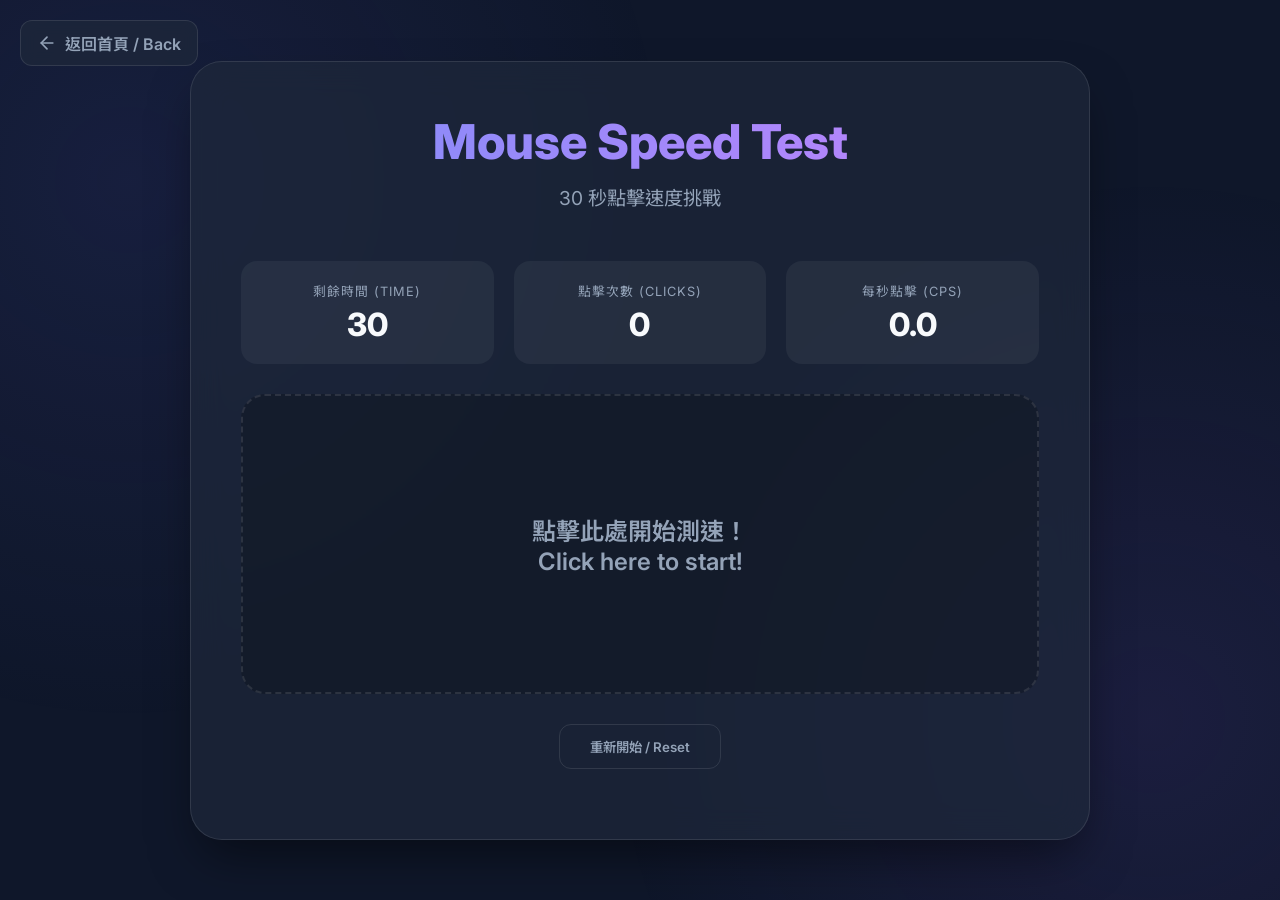
==== mousetest.html @ 847e80d7 "Add files via upload" ====
<!DOCTYPE html>
<html lang="zh-TW">
<head>
    <meta charset="UTF-8">
    <meta name="viewport" content="width=device-width, initial-scale=1.0">
    <title>Mouse Speed Test | Tool Hub</title>
    <link rel="preconnect" href="https://fonts.googleapis.com">
    <link rel="preconnect" href="https://fonts.gstatic.com" crossorigin>
    <link href="https://fonts.googleapis.com/css2?family=Inter:wght@400;600;800&family=Noto+Sans+TC:wght@400;700&display=swap" rel="stylesheet">
    <link rel="stylesheet" href="index.css">
</head>
<body>
    <nav class="top-nav">
        <a href="index.html" class="back-link">
            <svg viewBox="0 0 24 24" fill="none" stroke="currentColor" stroke-width="2" stroke-linecap="round" stroke-linejoin="round" width="20" height="20"><line x1="19" y1="12" x2="5" y2="12"></line><polyline points="12 19 5 12 12 5"></polyline></svg>
            返回首頁 / Back
        </a>
    </nav>

    <div class="container">
        <header>
            <h1>Mouse Speed Test</h1>
            <p class="subtitle">30 秒點擊速度挑戰</p>
        </header>

        <div class="stats-grid">
            <div class="stat-box">
                <div class="stat-label">剩餘時間 (Time)</div>
                <div class="stat-value" id="timer">30</div>
            </div>
            <div class="stat-box">
                <div class="stat-label">點擊次數 (Clicks)</div>
                <div class="stat-value" id="clickCount">0</div>
            </div>
            <div class="stat-box">
                <div class="stat-label">每秒點擊 (CPS)</div>
                <div class="stat-value" id="cpsValue">0.0</div>
            </div>
        </div>

        <div class="test-area" id="testArea">
            <div class="click-prompt" id="promptText">點擊此處開始測速！<br>Click here to start!</div>
        </div>

        <div class="actions">
            <button class="btn-secondary" id="resetBtn">重新開始 / Reset</button>
            <div class="status" id="resultLabel"></div>
        </div>
    </div>

    <script src="mouse.js"></script>
</body>
</html>
---- index.css ----
:root {
    --primary: #6366f1;
    --primary-hover: #4f46e5;
    --bg-dark: #0f172a;
    --text-main: #f8fafc;
    --text-dim: #94a3b8;
    --glass-bg: rgba(30, 41, 59, 0.7);
    --glass-border: rgba(255, 255, 255, 0.1);
    --accent-glow: rgba(99, 102, 241, 0.3);
    --card-bg: rgba(255, 255, 255, 0.03);
}

* {
    margin: 0;
    padding: 0;
    box-sizing: border-box;
    font-family: 'Inter', 'Noto Sans TC', system-ui, -apple-system, sans-serif;
}

body {
    background-color: var(--bg-dark);
    color: var(--text-main);
    min-height: 100vh;
    display: flex;
    flex-direction: column;
    align-items: center;
    justify-content: center;
    position: relative;
    padding: 20px;
}

body::before {
    content: '';
    position: fixed;
    top: 0;
    left: 0;
    width: 100%;
    height: 100%;
    background: 
        radial-gradient(circle at 10% 20%, rgba(99, 102, 241, 0.1) 0%, transparent 40%),
        radial-gradient(circle at 90% 80%, rgba(139, 92, 246, 0.1) 0%, transparent 40%);
    z-index: -1;
}

/* Navigation */
.top-nav {
    position: fixed;
    top: 20px;
    left: 20px;
    z-index: 100;
}

.back-link {
    display: flex;
    align-items: center;
    gap: 8px;
    color: var(--text-dim);
    text-decoration: none;
    font-weight: 600;
    padding: 10px 16px;
    background: var(--glass-bg);
    border: 1px solid var(--glass-border);
    border-radius: 12px;
    transition: all 0.3s ease;
    backdrop-filter: blur(8px);
}

.back-link:hover {
    color: var(--text-main);
    background: rgba(255, 255, 255, 0.1);
    transform: translateX(-4px);
}

/* Container & Layout */
.container {
    width: 100%;
    max-width: 900px;
    background: var(--glass-bg);
    backdrop-filter: blur(16px);
    -webkit-backdrop-filter: blur(16px);
    border: 1px solid var(--glass-border);
    border-radius: 32px;
    padding: 50px;
    box-shadow: 0 25px 50px -12px rgba(0, 0, 0, 0.5);
    animation: fadeIn 0.8s cubic-bezier(0.16, 1, 0.3, 1);
}

@keyframes fadeIn {
    from { opacity: 0; transform: translateY(30px); }
    to { opacity: 1; transform: translateY(0); }
}

header {
    text-align: center;
    margin-bottom: 50px;
}

h1 {
    font-size: 3rem;
    font-weight: 800;
    background: linear-gradient(to right, #818cf8, #c084fc);
    -webkit-background-clip: text;
    -webkit-text-fill-color: transparent;
    margin-bottom: 12px;
}

.subtitle {
    color: var(--text-dim);
    font-size: 1.2rem;
}

/* Hub Grid */
.tool-grid {
    display: grid;
    grid-template-columns: repeat(auto-fit, minmax(300px, 1fr));
    gap: 30px;
}

.tool-card {
    background: var(--card-bg);
    border: 1px solid var(--glass-border);
    border-radius: 24px;
    padding: 30px;
    text-decoration: none;
    color: inherit;
    transition: all 0.4s cubic-bezier(0.4, 0, 0.2, 1);
    display: flex;
    flex-direction: column;
    gap: 15px;
    position: relative;
    overflow: hidden;
}

.tool-card::before {
    content: '';
    position: absolute;
    top: 0;
    left: 0;
    width: 100%;
    height: 100%;
    background: linear-gradient(45deg, transparent, rgba(99, 102, 241, 0.05), transparent);
    transform: translateX(-100%);
    transition: 0.6s;
}

.tool-card:hover {
    transform: translateY(-10px);
    background: rgba(255, 255, 255, 0.06);
    border-color: var(--primary);
    box-shadow: 0 20px 40px rgba(0, 0, 0, 0.3);
}

.tool-card:hover::before {
    transform: translateX(100%);
}

.card-icon {
    width: 60px;
    height: 60px;
    background: rgba(99, 102, 241, 0.1);
    border-radius: 16px;
    display: flex;
    align-items: center;
    justify-content: center;
    color: var(--primary);
}

.tool-card h3 {
    font-size: 1.5rem;
    color: var(--text-main);
}

.tool-card p {
    color: var(--text-dim);
    font-size: 0.95rem;
    line-height: 1.5;
}

/* Mouse Test Specifics */
.test-area {
    width: 100%;
    height: 300px;
    background: rgba(0, 0, 0, 0.2);
    border: 2px dashed var(--glass-border);
    border-radius: 24px;
    display: flex;
    align-items: center;
    justify-content: center;
    cursor: pointer;
    transition: all 0.2s ease;
    user-select: none;
    margin-bottom: 30px;
    position: relative;
}

.test-area:active {
    background: rgba(99, 102, 241, 0.1);
    border-color: var(--primary);
    transform: scale(0.99);
}

.test-area.disabled {
    cursor: default;
    opacity: 0.7;
}

.click-prompt {
    font-size: 1.5rem;
    font-weight: 600;
    color: var(--text-dim);
    text-align: center;
}

.stats-grid {
    display: grid;
    grid-template-columns: repeat(3, 1fr);
    gap: 20px;
    margin-bottom: 30px;
}

.stat-box {
    background: rgba(255, 255, 255, 0.05);
    padding: 20px;
    border-radius: 16px;
    text-align: center;
}

.stat-label {
    font-size: 0.8rem;
    color: var(--text-dim);
    text-transform: uppercase;
    letter-spacing: 1px;
    margin-bottom: 5px;
}

.stat-value {
    font-size: 2rem;
    font-weight: 800;
    color: var(--text-main);
}

/* Voice Page Specifics (Migrated) */
.controls, .actions {
    display: flex;
    flex-direction: column;
    align-items: center;
    gap: 20px;
    margin-top: 30px;
}

.lang-toggle {
    display: flex;
    background: rgba(255, 255, 255, 0.05);
    border-radius: 12px;
    padding: 4px;
}

.lang-btn {
    padding: 8px 20px;
    border-radius: 8px;
    border: none;
    background: transparent;
    color: var(--text-dim);
    cursor: pointer;
    font-weight: 600;
    transition: 0.3s;
}

.lang-btn.active {
    background: var(--primary);
    color: white;
}

.display-area {
    background: rgba(0, 0, 0, 0.2);
    border-radius: 16px;
    padding: 25px;
    min-height: 200px;
    border: 1px solid var(--glass-border);
}

.record-btn {
    width: 70px;
    height: 70px;
    border-radius: 50%;
    border: none;
    background: var(--primary);
    color: white;
    cursor: pointer;
    box-shadow: 0 0 20px var(--accent-glow);
    display: flex;
    align-items: center;
    justify-content: center;
}

.record-btn.recording {
    background: #ef4444;
    animation: pulse 1.5s infinite;
}

@keyframes pulse {
    0% { box-shadow: 0 0 0 0 rgba(239, 68, 68, 0.4); }
    70% { box-shadow: 0 0 0 20px rgba(239, 68, 68, 0); }
    100% { box-shadow: 0 0 0 0 rgba(239, 68, 68, 0); }
}

.btn-secondary {
    background: transparent;
    border: 1px solid var(--glass-border);
    color: var(--text-dim);
    padding: 12px 30px;
    border-radius: 12px;
    cursor: pointer;
    font-weight: 600;
}

.btn-secondary:hover {
    color: var(--text-main);
    background: rgba(255, 255, 255, 0.05);
}

/* Animations for clicks */
.click-effect {
    position: absolute;
    width: 20px;
    height: 20px;
    background: var(--primary);
    border-radius: 50%;
    pointer-events: none;
    animation: clickAnim 0.4s ease-out forwards;
}

@keyframes clickAnim {
    from { transform: scale(0); opacity: 0.8; }
    to { transform: scale(4); opacity: 0; }
}

@media (max-width: 600px) {
    .container { padding: 30px 20px; }
    h1 { font-size: 2rem; }
    .tool-grid { grid-template-columns: 1fr; }
    .stats-grid { grid-template-columns: 1fr; }
}
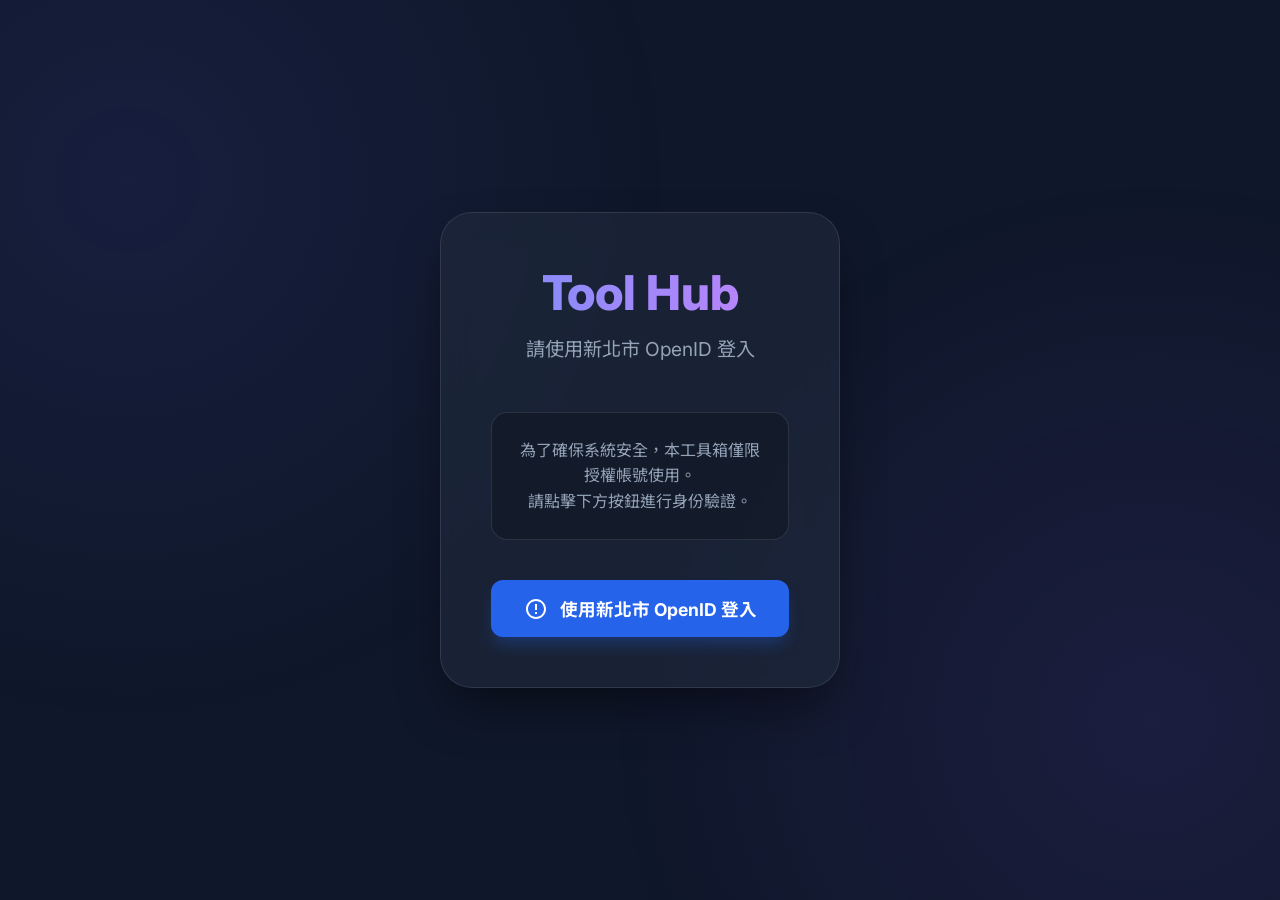
==== commit c7945b4b: "Add files via upload" ====
--- a/mousetest.html
+++ b/mousetest.html
@@ -8,6 +8,7 @@
     <link rel="preconnect" href="https://fonts.gstatic.com" crossorigin>
     <link href="https://fonts.googleapis.com/css2?family=Inter:wght@400;600;800&family=Noto+Sans+TC:wght@400;700&display=swap" rel="stylesheet">
     <link rel="stylesheet" href="index.css">
+    <script src="auth.js"></script>
 </head>
 <body>
     <nav class="top-nav">
@@ -18,6 +19,9 @@
     </nav>
 
     <div class="container">
+        <div style="position: absolute; top: 20px; right: 20px;">
+            <button class="btn-secondary" onclick="logout()" style="padding: 8px 16px; font-size: 0.9rem;">登出 / Logout</button>
+        </div>
         <header>
             <h1>Mouse Speed Test</h1>
             <p class="subtitle">30 秒點擊速度挑戰</p>
--- a/index.css
+++ b/index.css
@@ -336,8 +336,15 @@
 }
 
 @media (max-width: 600px) {
-    .container { padding: 30px 20px; }
-    h1 { font-size: 2rem; }
-    .tool-grid { grid-template-columns: 1fr; }
-    .stats-grid { grid-template-columns: 1fr; }
-}
+    body { padding: 10px; }
+    .container { 
+        padding: 30px 15px; 
+        border-radius: 20px;
+    }
+    h1 { font-size: 1.8rem; }
+    .subtitle { font-size: 1rem; }
+    .tool-grid { grid-template-columns: 1fr; gap: 20px; }
+    .stats-grid { grid-template-columns: 1fr; gap: 10px; }
+    .record-btn { width: 80px; height: 80px; } /* Larger for touch */
+    .test-area { height: 250px; }
+}
